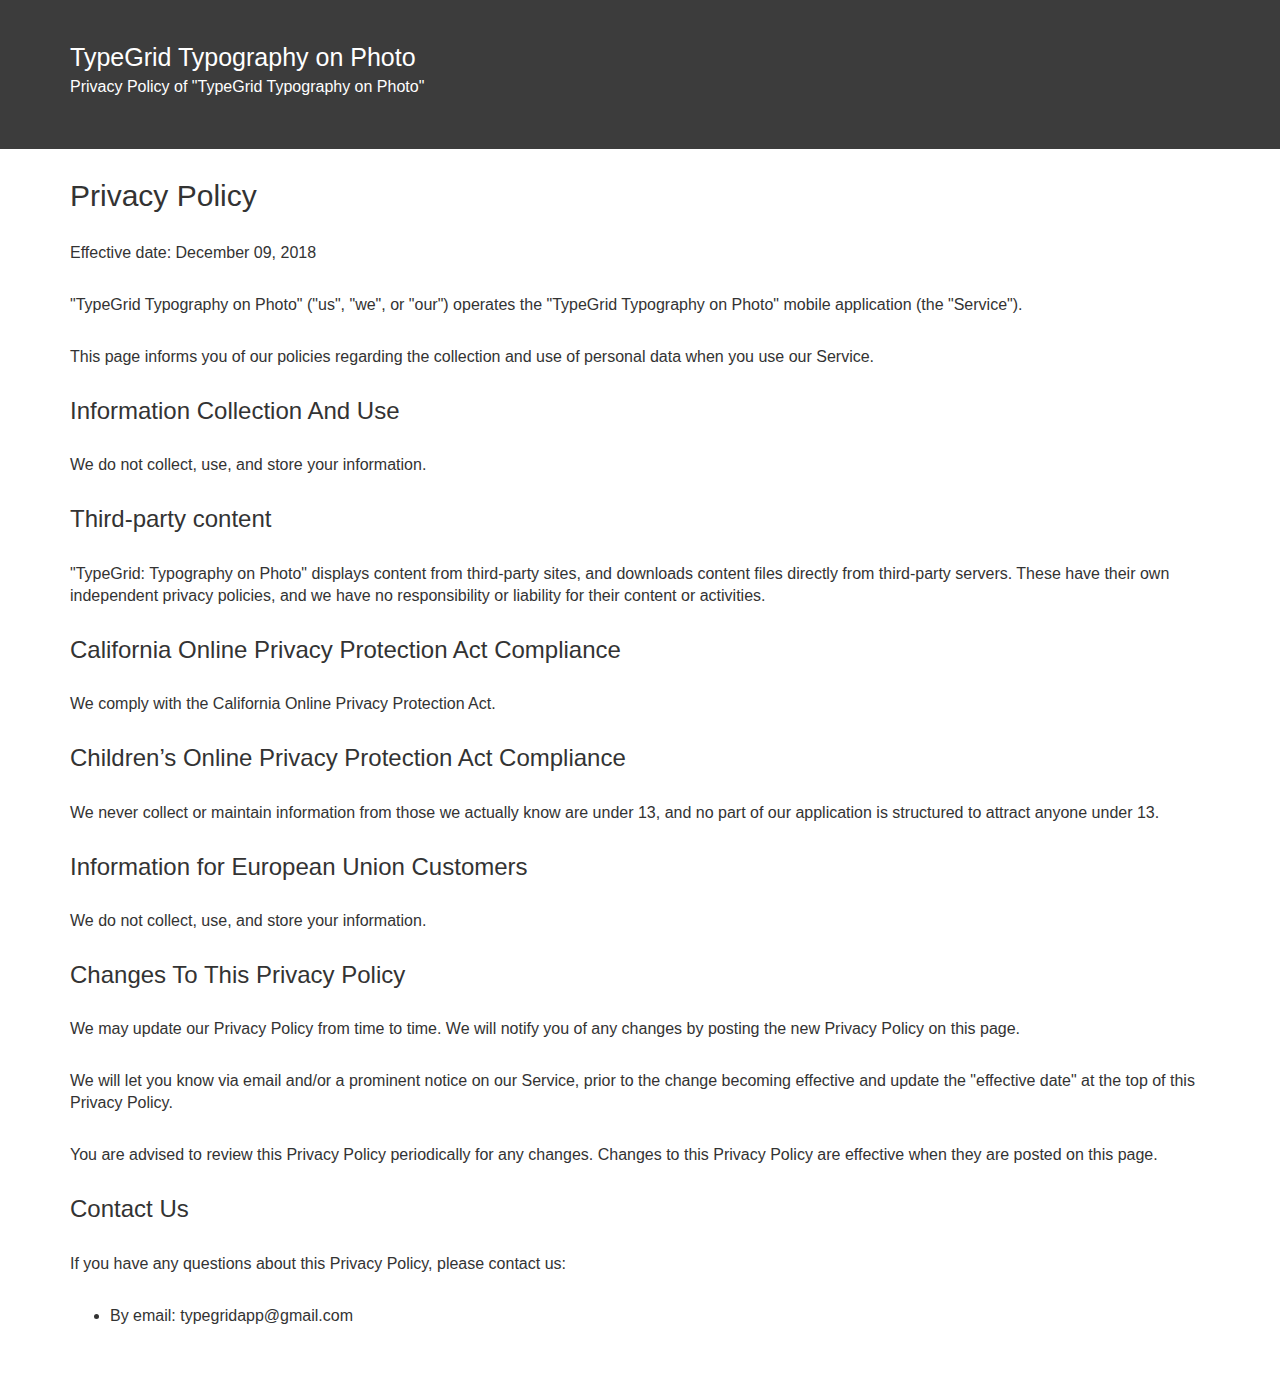
==== privacy.html @ 50bd0f14 "initial commit" ====
<!DOCTYPE html>
<html>
<head>
<title>Privacy Policy of TypeGrid Typography on Photo</title>

<meta charset="UTF-8" />
<meta name="viewport" content="width=device-width, initial-scale=1.0" />
<meta name="theme-color" content="#ffffff" />

<meta name="robots" content="noindex" />

<link href="css/privacy.css" rel="stylesheet" type="text/css" />

</head>
<body class="view-pages">
<div id="wrap">

    
    <div class="header">
        <div class="container">
            <div class="row">
                <div class="col-md-12">
                    <h1>
                       TypeGrid Typography on Photo 
                    </h1>
                    <p>
                        Privacy Policy of "TypeGrid Typography on Photo"
                    </p>
                </div>
            </div>
        </div>
    </div>
    
    <div class="policy">
        <div class="container">
            <div class="row">
                <div class="col-md-12">
                    
<div class="content">
<h1>Privacy Policy</h1>


<p>Effective date: December 09, 2018</p>


<p>"TypeGrid Typography on Photo" ("us", "we", or "our") operates the "TypeGrid Typography on Photo" mobile application (the "Service").</p>

<p>This page informs you of our policies regarding the collection and use of personal data when you use our Service.</p>




<h2>Information Collection And Use</h2>

<p>We do not collect, use, and store your information.</p>


<h2>Third-party content</h2>
<p>"TypeGrid: Typography on Photo" displays content from third-party sites, and downloads content files directly from third-party servers. These have their own independent privacy policies, and we have no responsibility or liability for their content or activities.</p>

<h2>California Online Privacy Protection Act Compliance</h2>
<p>We comply with the California Online Privacy Protection Act.</p>

<h2>Children’s Online Privacy Protection Act Compliance</h2>
<p>We never collect or maintain information from those we actually know are under 13, and no part of our application is structured to attract anyone under 13.</p>

<h2>Information for European Union Customers</h2>
<p>We do not collect, use, and store your information.</p>

<h2>Changes To This Privacy Policy</h2>
<p>We may update our Privacy Policy from time to time. We will notify you of any changes by posting the new Privacy Policy on this page.</p>
<p>We will let you know via email and/or a prominent notice on our Service, prior to the change becoming effective and update the "effective date" at the top of this Privacy Policy.</p>
<p>You are advised to review this Privacy Policy periodically for any changes. Changes to this Privacy Policy are effective when they are posted on this page.</p>


<h2>Contact Us</h2>
<p>If you have any questions about this Privacy Policy, please contact us:</p>
<ul>
    <li>By email: typegridapp@gmail.com</li>
</ul> 
                    </div>
                </div>
            </div>
        </div>
    </div> 
</div>
</body>
</html>
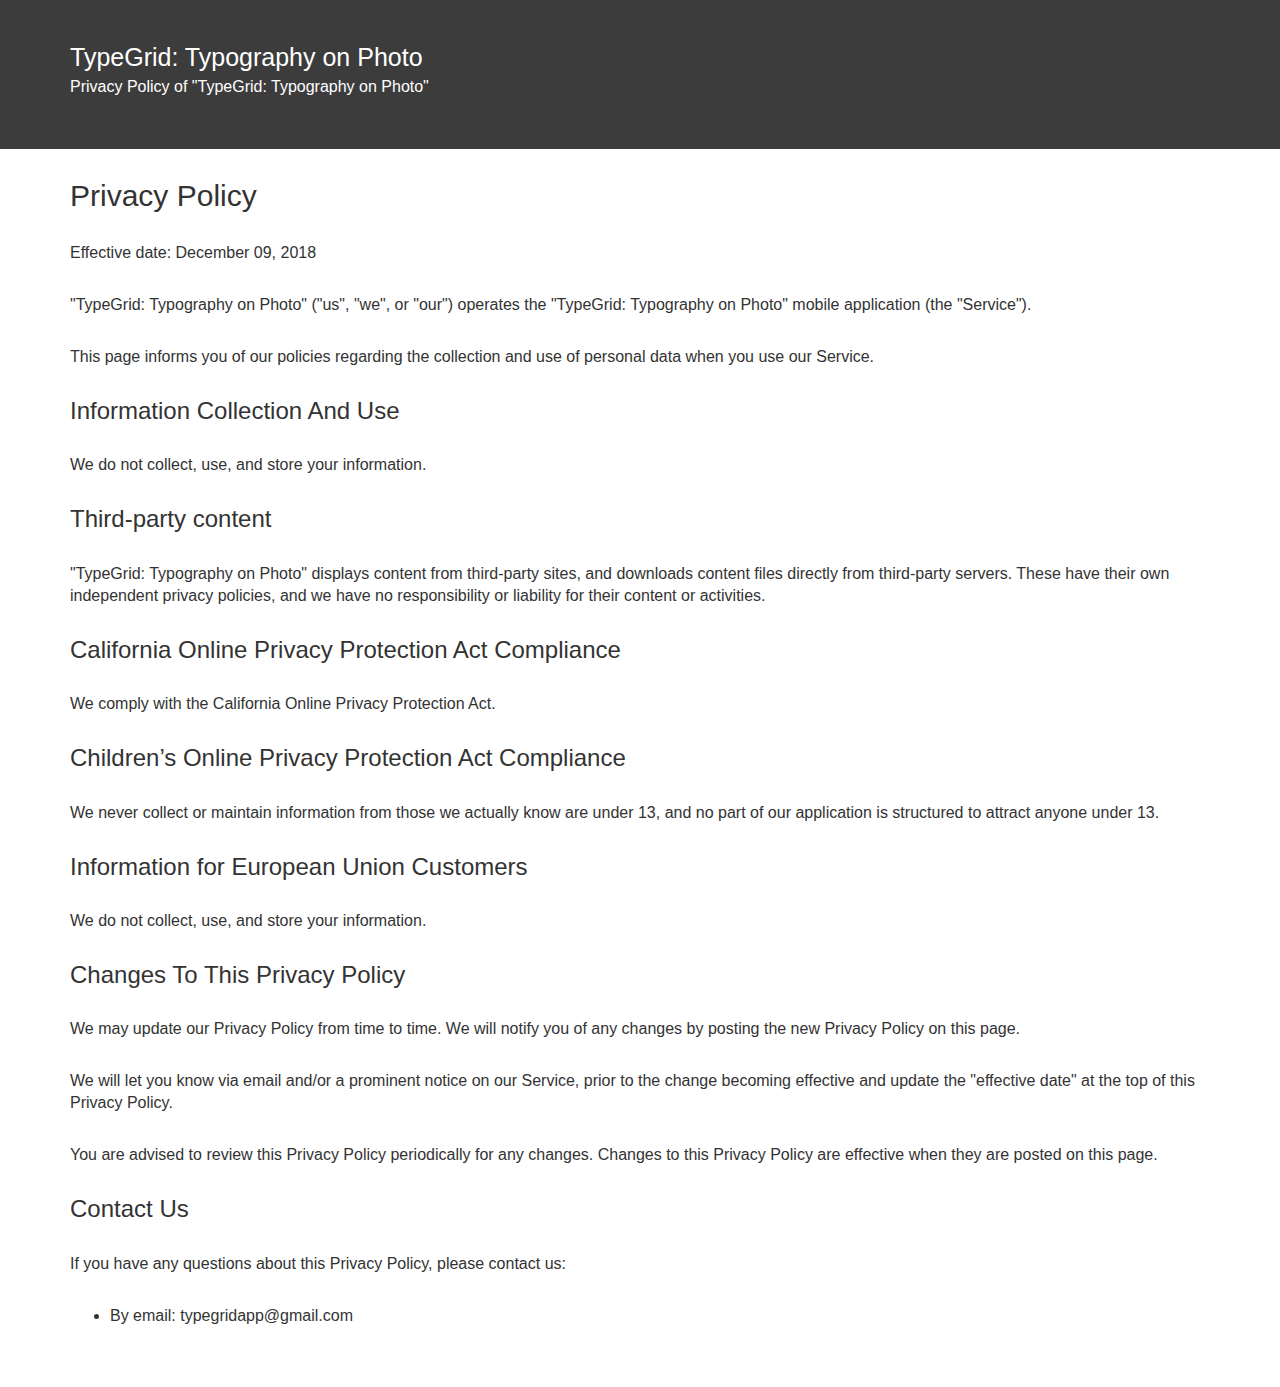
==== commit 81b757cc: "privacy policy" ====
--- a/privacy.html
+++ b/privacy.html
@@ -1,7 +1,7 @@
 <!DOCTYPE html>
 <html>
 <head>
-<title>Privacy Policy of TypeGrid Typography on Photo</title>
+<title>Privacy Policy of TypeGrid: Typography on Photo</title>
 
 <meta charset="UTF-8" />
 <meta name="viewport" content="width=device-width, initial-scale=1.0" />
@@ -21,10 +21,10 @@
             <div class="row">
                 <div class="col-md-12">
                     <h1>
-                       TypeGrid Typography on Photo 
+                       TypeGrid: Typography on Photo 
                     </h1>
                     <p>
-                        Privacy Policy of "TypeGrid Typography on Photo"
+                        Privacy Policy of "TypeGrid: Typography on Photo"
                     </p>
                 </div>
             </div>
@@ -43,7 +43,7 @@
 <p>Effective date: December 09, 2018</p>
 
 
-<p>"TypeGrid Typography on Photo" ("us", "we", or "our") operates the "TypeGrid Typography on Photo" mobile application (the "Service").</p>
+<p>"TypeGrid: Typography on Photo" ("us", "we", or "our") operates the "TypeGrid: Typography on Photo" mobile application (the "Service").</p>
 
 <p>This page informs you of our policies regarding the collection and use of personal data when you use our Service.</p>
 
